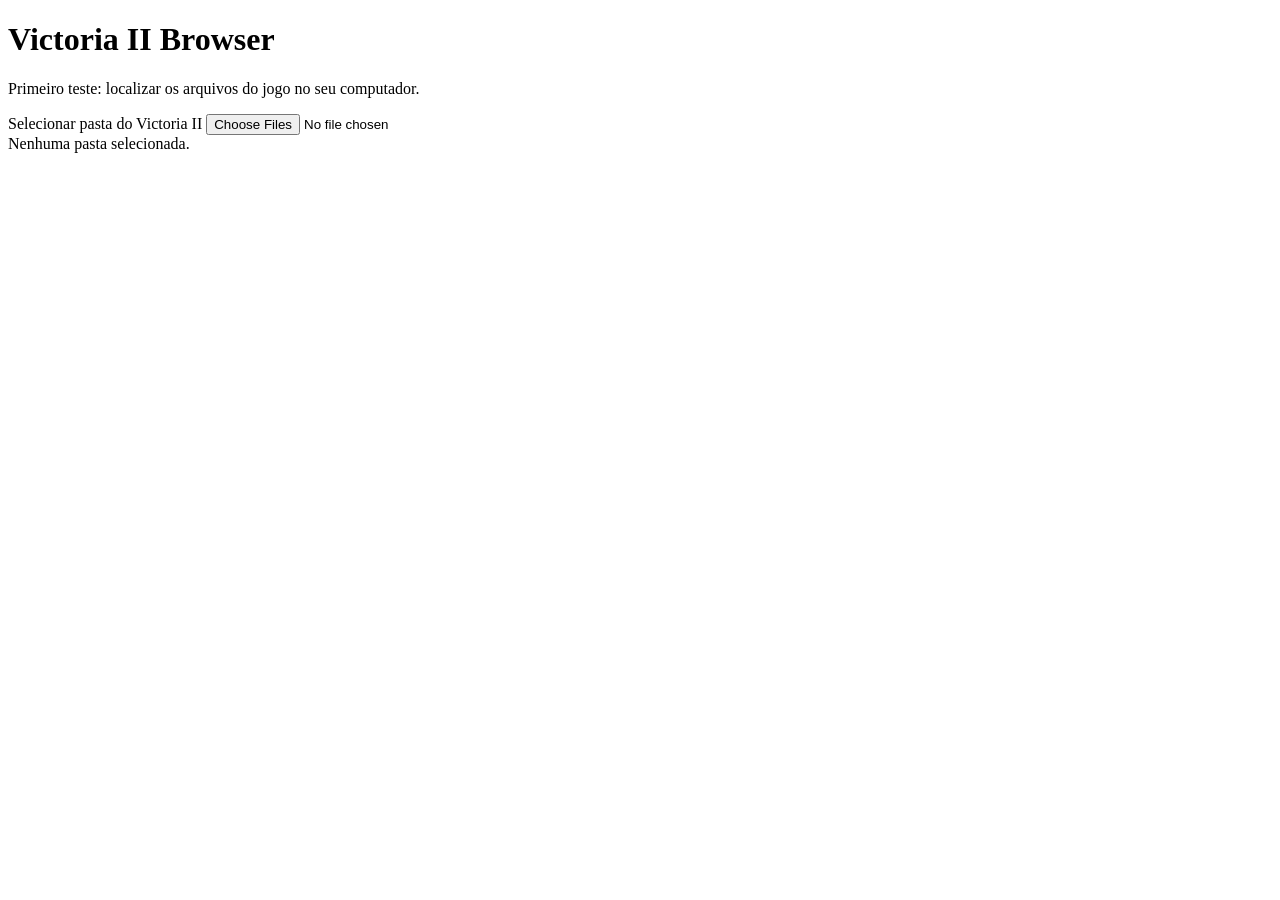
==== index.html @ 1be2849d "Create initial browser page" ====
<!DOCTYPE html>
<html lang="pt-BR">
<head>
    <meta charset="UTF-8">
    <meta name="viewport" content="width=device-width, initial-scale=1.0">
    <title>Victoria II Browser</title>
    <link rel="stylesheet" href="style.css">
</head>
<body>
    <main class="app">
        <h1>Victoria II Browser</h1>
        <p>Primeiro teste: localizar os arquivos do jogo no seu computador.</p>

        <label class="folder-button">
            Selecionar pasta do Victoria II
            <input id="game-folder" type="file" webkitdirectory multiple>
        </label>

        <div id="status" class="status">
            Nenhuma pasta selecionada.
        </div>
    </main>

    <script src="script.js"></script>
</body>
</html>
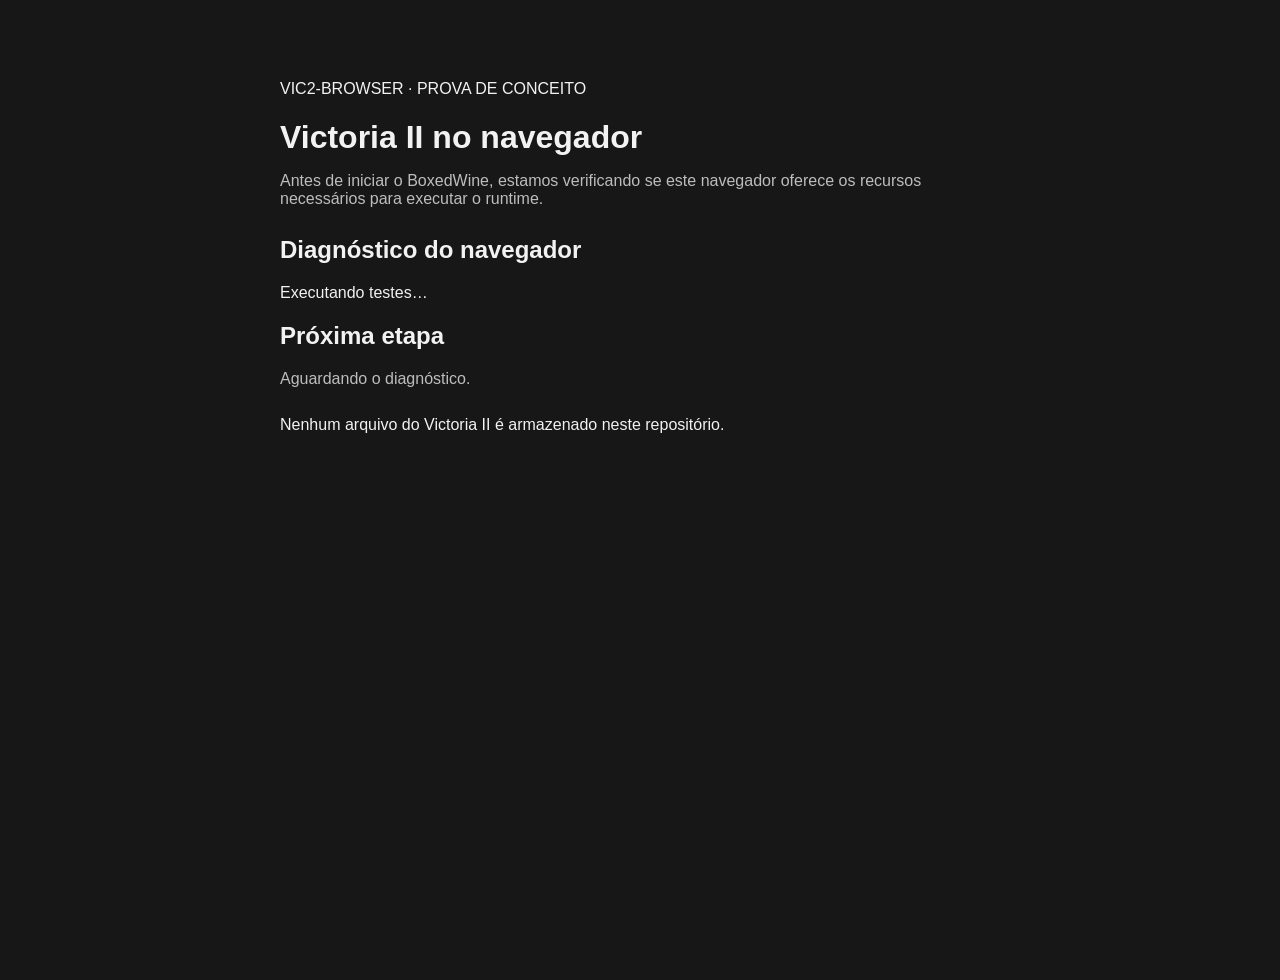
==== commit b6a4d56c: "Add browser runtime diagnostics" ====
--- a/index.html
+++ b/index.html
@@ -5,20 +5,32 @@
     <meta name="viewport" content="width=device-width, initial-scale=1.0">
     <title>Victoria II Browser</title>
     <link rel="stylesheet" href="style.css">
+    <script src="coi-serviceworker.js"></script>
 </head>
 <body>
     <main class="app">
-        <h1>Victoria II Browser</h1>
-        <p>Primeiro teste: localizar os arquivos do jogo no seu computador.</p>
+        <div class="eyebrow">VIC2-BROWSER · PROVA DE CONCEITO</div>
+        <h1>Victoria II no navegador</h1>
+        <p class="intro">
+            Antes de iniciar o BoxedWine, estamos verificando se este navegador
+            oferece os recursos necessários para executar o runtime.
+        </p>
 
-        <label class="folder-button">
-            Selecionar pasta do Victoria II
-            <input id="game-folder" type="file" webkitdirectory multiple>
-        </label>
+        <section class="panel">
+            <h2>Diagnóstico do navegador</h2>
+            <div id="checks" class="checks">
+                <div class="check pending">Executando testes…</div>
+            </div>
+        </section>
 
-        <div id="status" class="status">
-            Nenhuma pasta selecionada.
-        </div>
+        <section class="panel">
+            <h2>Próxima etapa</h2>
+            <p id="next-step">Aguardando o diagnóstico.</p>
+        </section>
+
+        <footer>
+            Nenhum arquivo do Victoria II é armazenado neste repositório.
+        </footer>
     </main>
 
     <script src="script.js"></script>
--- a/style.css
+++ b/style.css
@@ -0,0 +1,45 @@
+* {
+    box-sizing: border-box;
+}
+
+body {
+    margin: 0;
+    min-height: 100vh;
+    background: #171717;
+    color: #f2f2f2;
+    font-family: Arial, sans-serif;
+}
+
+.app {
+    width: min(720px, calc(100% - 32px));
+    margin: 80px auto;
+}
+
+h1 {
+    margin-bottom: 8px;
+}
+
+p {
+    color: #bdbdbd;
+    margin-bottom: 28px;
+}
+
+.folder-button {
+    display: inline-block;
+    padding: 12px 18px;
+    border: 1px solid #777;
+    border-radius: 6px;
+    cursor: pointer;
+}
+
+.folder-button input {
+    display: none;
+}
+
+.status {
+    margin-top: 24px;
+    padding: 16px;
+    border: 1px solid #444;
+    border-radius: 6px;
+    line-height: 1.6;
+}
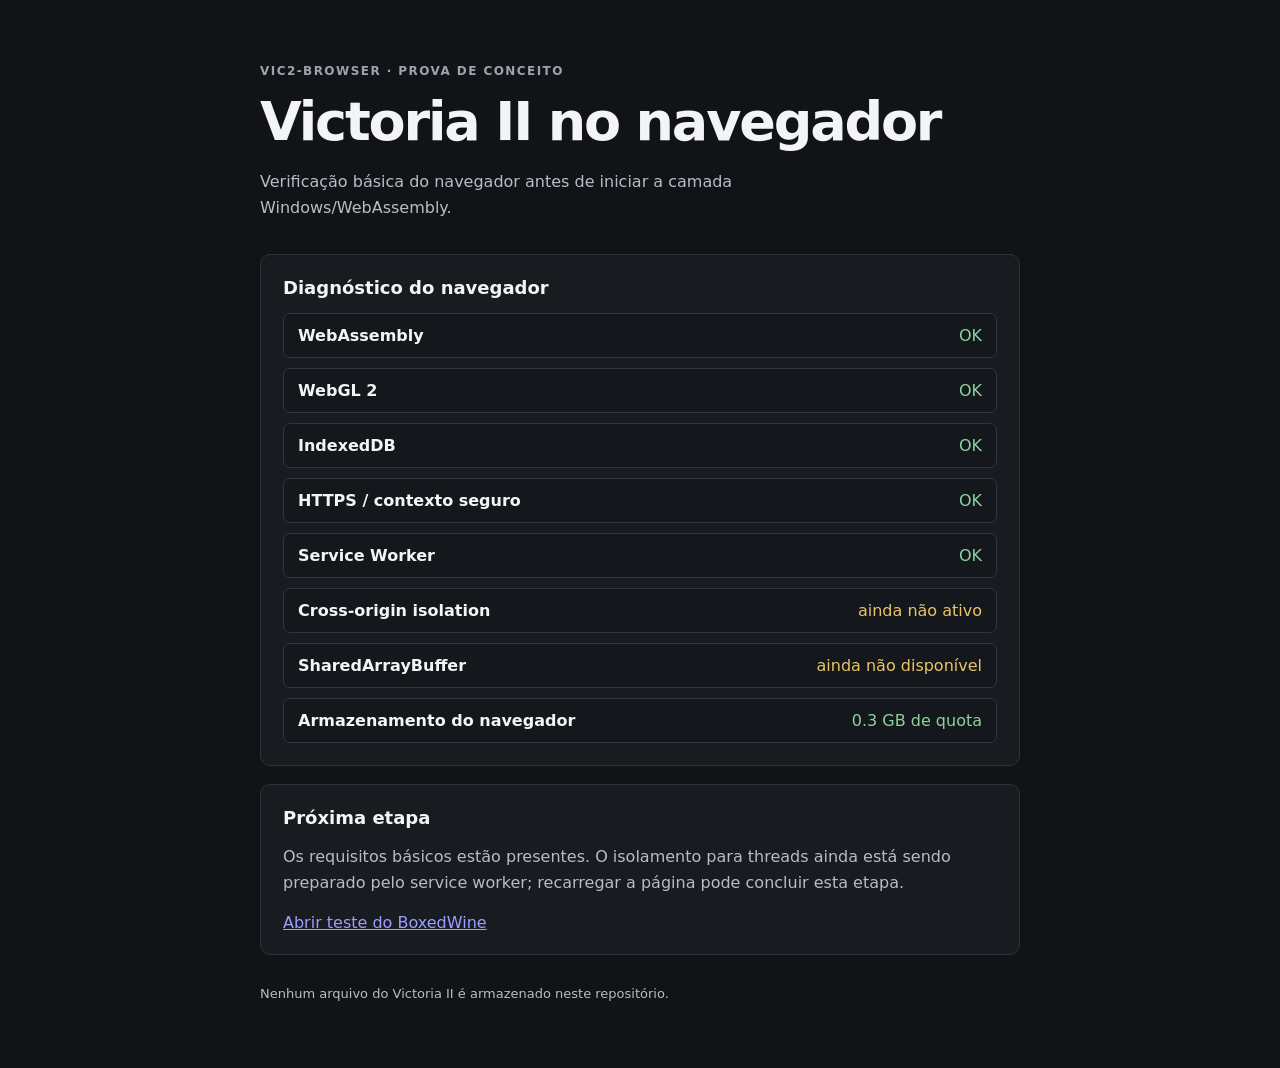
==== commit 6975e65d: "Improve Brave compatibility and add runtime navigation" ====
--- a/index.html
+++ b/index.html
@@ -5,6 +5,19 @@
     <meta name="viewport" content="width=device-width, initial-scale=1.0">
     <title>Victoria II Browser</title>
     <link rel="stylesheet" href="style.css">
+
+    <script>
+        const isBrave = Boolean(navigator.brave);
+
+        window.coi = {
+            shouldRegister: () => !isBrave,
+            shouldDeregister: () => isBrave,
+            coepCredentialless: () => false,
+            coepDegrade: () => false,
+            doReload: () => window.location.reload(),
+            quiet: true
+        };
+    </script>
     <script src="coi-serviceworker.js"></script>
 </head>
 <body>
@@ -12,8 +25,7 @@
         <div class="eyebrow">VIC2-BROWSER · PROVA DE CONCEITO</div>
         <h1>Victoria II no navegador</h1>
         <p class="intro">
-            Antes de iniciar o BoxedWine, estamos verificando se este navegador
-            oferece os recursos necessários para executar o runtime.
+            Verificação básica do navegador antes de iniciar a camada Windows/WebAssembly.
         </p>
 
         <section class="panel">
@@ -26,6 +38,9 @@
         <section class="panel">
             <h2>Próxima etapa</h2>
             <p id="next-step">Aguardando o diagnóstico.</p>
+            <a id="runtime-link" class="primary-button hidden" href="runtime.html">
+                Abrir teste do BoxedWine
+            </a>
         </section>
 
         <footer>
--- a/style.css
+++ b/style.css
@@ -1,45 +1,103 @@
 * {
     box-sizing: border-box;
+}
+
+:root {
+    color-scheme: dark;
 }
 
 body {
     margin: 0;
     min-height: 100vh;
-    background: #171717;
-    color: #f2f2f2;
-    font-family: Arial, sans-serif;
+    background: #111317;
+    color: #f3f4f6;
+    font-family: Inter, ui-sans-serif, system-ui, -apple-system, BlinkMacSystemFont, "Segoe UI", sans-serif;
 }
 
 .app {
-    width: min(720px, calc(100% - 32px));
-    margin: 80px auto;
+    width: min(760px, calc(100% - 32px));
+    margin: 64px auto;
+}
+
+.eyebrow {
+    margin-bottom: 12px;
+    color: #9ca3af;
+    font-size: 12px;
+    font-weight: 700;
+    letter-spacing: 0.12em;
 }
 
 h1 {
-    margin-bottom: 8px;
+    margin: 0;
+    font-size: clamp(32px, 7vw, 54px);
+    letter-spacing: -0.04em;
 }
 
-p {
-    color: #bdbdbd;
-    margin-bottom: 28px;
+h2 {
+    margin-top: 0;
+    font-size: 18px;
 }
 
-.folder-button {
-    display: inline-block;
-    padding: 12px 18px;
-    border: 1px solid #777;
-    border-radius: 6px;
-    cursor: pointer;
+.intro,
+.panel p,
+footer {
+    color: #b7bdc8;
+    line-height: 1.65;
 }
 
-.folder-button input {
-    display: none;
+.intro {
+    margin: 16px 0 32px;
+    max-width: 650px;
 }
 
-.status {
-    margin-top: 24px;
-    padding: 16px;
-    border: 1px solid #444;
-    border-radius: 6px;
-    line-height: 1.6;
+.panel {
+    margin-top: 18px;
+    padding: 22px;
+    border: 1px solid #2d323a;
+    border-radius: 10px;
+    background: #181b20;
 }
+
+.checks {
+    display: grid;
+    gap: 10px;
+}
+
+.check {
+    display: flex;
+    justify-content: space-between;
+    gap: 16px;
+    padding: 12px 14px;
+    border: 1px solid #303640;
+    border-radius: 7px;
+    background: #14171b;
+}
+
+.check-name {
+    font-weight: 600;
+}
+
+.check-result {
+    text-align: right;
+}
+
+.pass .check-result {
+    color: #8bd49c;
+}
+
+.fail .check-result {
+    color: #ff9b9b;
+}
+
+.warn .check-result {
+    color: #e9c46a;
+}
+
+.pending {
+    color: #aeb4bd;
+}
+
+footer {
+    margin-top: 28px;
+    font-size: 13px;
+}
